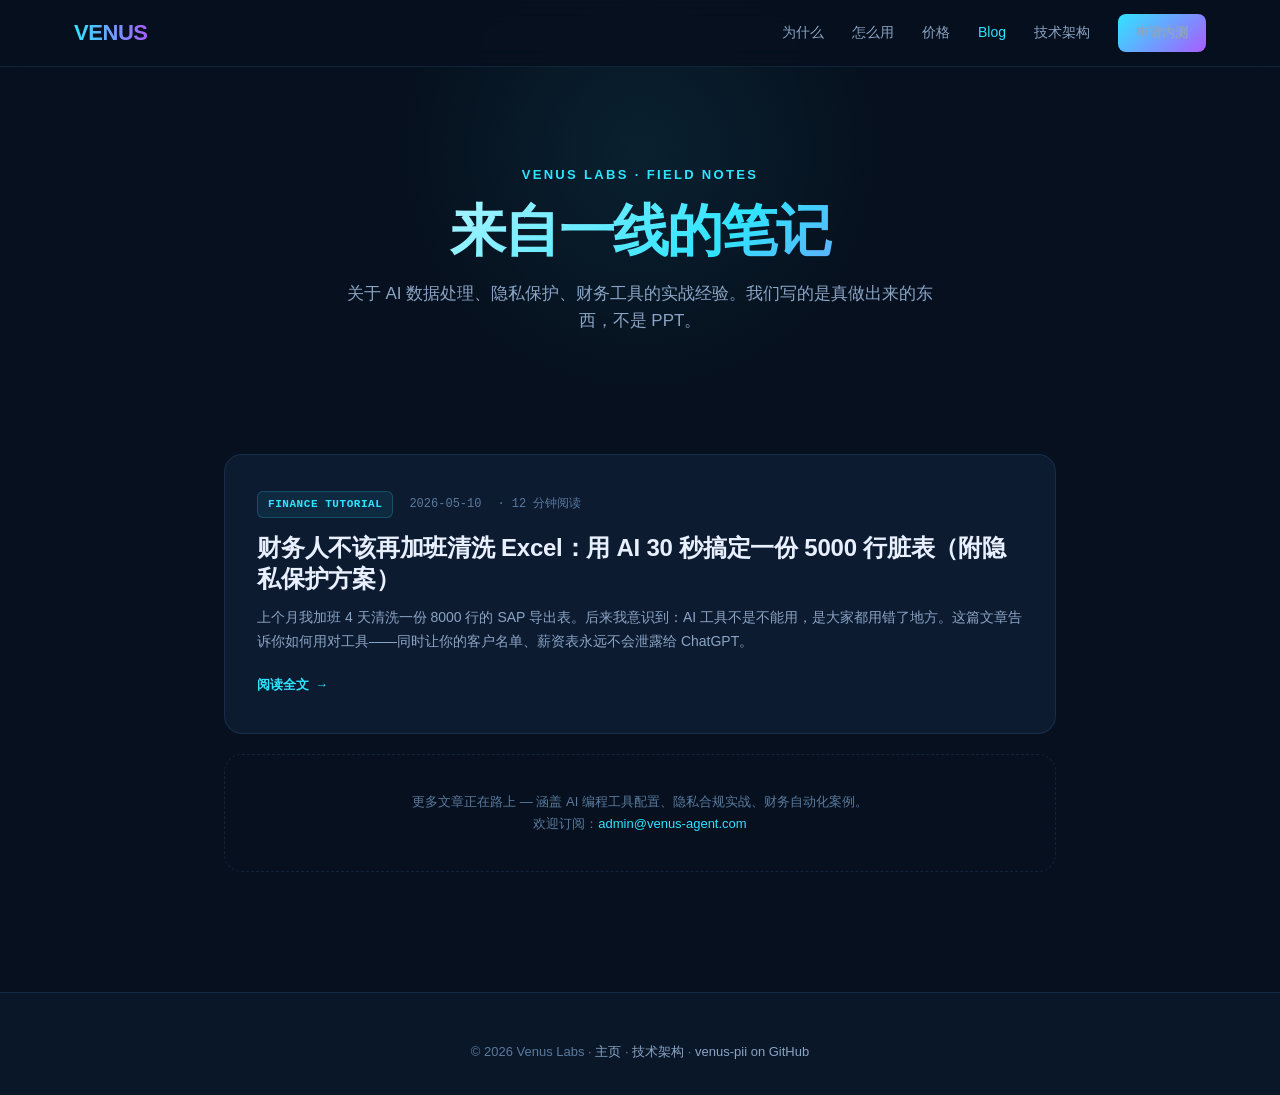
==== blog/index.html @ 7fe47328 "blog: launch with first article + add Blog to nav - /blog/ — listing page (Venus Labs Field Notes) -" ====
<!DOCTYPE html>
<html lang="zh-CN">
<head>
<meta charset="UTF-8">
<meta name="viewport" content="width=device-width, initial-scale=1.0">
<meta name="description" content="Venus Labs 博客 — AI 数据处理、隐私保护、财务工具实战。来自一线创始人的笔记。">
<title>Blog — Venus Labs</title>
<style>
*{margin:0;padding:0;box-sizing:border-box}
:root{--bg:#06101e;--bg2:#0a1729;--card:#0d1b30;--card2:#102240;--border:rgba(100,180,255,.12);--border2:rgba(100,180,255,.24);--c1:#2fe4ff;--c2:#a95cff;--c3:#ffb020;--c4:#15d08f;--red:#ff5a8c;--text:#e8f0ff;--muted:#8aa4c4;--dim:#5a7a9e}
html{scroll-behavior:smooth}
body{background:var(--bg);color:var(--text);font-family:'Segoe UI','PingFang SC','Microsoft YaHei',sans-serif;line-height:1.7;-webkit-font-smoothing:antialiased}
a{color:var(--c1);text-decoration:none}

nav{position:fixed;top:0;width:100%;z-index:100;background:rgba(6,16,30,.85);backdrop-filter:blur(12px);border-bottom:1px solid var(--border);padding:14px 0}
nav .inner{max-width:1180px;margin:0 auto;display:flex;align-items:center;justify-content:space-between;padding:0 24px}
nav .logo{font-size:22px;font-weight:900;background:linear-gradient(90deg,var(--c1),var(--c2));-webkit-background-clip:text;background-clip:text;color:transparent;letter-spacing:-.02em}
nav .links{display:flex;gap:28px;font-size:14px;color:var(--muted);align-items:center}
nav .links a{color:var(--muted);transition:.2s}
nav .links a:hover{color:var(--c1)}
nav .links a.active{color:var(--c1)}
nav .cta-btn{padding:8px 18px;border-radius:8px;background:linear-gradient(135deg,var(--c1),var(--c2));color:#06101e;font-weight:800;font-size:13px}
@media(max-width:780px){nav .links a:not(.cta-btn):not(.logo){display:none}}

.hero{padding:160px 24px 60px;text-align:center;max-width:880px;margin:0 auto;position:relative}
.hero::before{content:'';position:absolute;width:500px;height:500px;border-radius:50%;background:radial-gradient(circle,rgba(47,228,255,.08),transparent 70%);top:-100px;left:50%;transform:translateX(-50%);z-index:0}
.hero-inner{position:relative;z-index:1}
.kicker{display:inline-block;font-size:13px;font-weight:800;letter-spacing:.18em;text-transform:uppercase;color:var(--c1);margin-bottom:14px}
.hero h1{font-size:clamp(36px,5vw,56px);font-weight:900;letter-spacing:-.03em;line-height:1.1;background:linear-gradient(135deg,#fff,var(--c1) 60%,var(--c2));-webkit-background-clip:text;background-clip:text;color:transparent;margin-bottom:18px}
.hero p{font-size:17px;color:var(--muted);max-width:620px;margin:0 auto;line-height:1.6}

.list{max-width:880px;margin:0 auto;padding:60px 24px 120px}
.post{padding:36px 32px;border-radius:18px;background:var(--card);border:1px solid var(--border);margin-bottom:20px;transition:.3s;display:block}
.post:hover{transform:translateY(-3px);border-color:var(--border2);box-shadow:0 12px 40px rgba(0,0,0,.3)}
.post-meta{display:flex;gap:16px;align-items:center;font-size:12px;color:var(--dim);margin-bottom:14px;font-family:'JetBrains Mono','Consolas',monospace}
.post-tag{padding:3px 10px;border-radius:6px;background:rgba(47,228,255,.08);border:1px solid rgba(47,228,255,.2);color:var(--c1);font-size:11px;font-weight:700;letter-spacing:.05em}
.post h2{font-size:24px;font-weight:800;color:var(--text);margin-bottom:12px;line-height:1.3;letter-spacing:-.01em}
.post-excerpt{font-size:14px;color:var(--muted);line-height:1.7;margin-bottom:16px}
.post-read{font-size:13px;color:var(--c1);font-weight:700;display:inline-flex;align-items:center;gap:6px}
.post-read::after{content:'→';transition:.2s}
.post:hover .post-read::after{transform:translateX(4px)}

.empty-future{padding:36px;border-radius:18px;border:1px dashed var(--border);text-align:center;color:var(--dim);font-size:13px;line-height:1.7}

footer{border-top:1px solid var(--border);padding:48px 24px 32px;background:var(--bg2);text-align:center;color:var(--dim);font-size:13px}
footer a{color:var(--muted)}
</style>
</head>
<body>

<nav>
  <div class="inner">
    <a href="/" class="logo">VENUS</a>
    <div class="links">
      <a href="/#why">为什么</a>
      <a href="/#how">怎么用</a>
      <a href="/#pricing">价格</a>
      <a href="/blog/" class="active">Blog</a>
      <a href="/venus.html">技术架构</a>
      <a href="/#apply" class="cta-btn">申请内测</a>
    </div>
  </div>
</nav>

<div class="hero">
  <div class="hero-inner">
    <span class="kicker">Venus Labs · Field Notes</span>
    <h1>来自一线的笔记</h1>
    <p>关于 AI 数据处理、隐私保护、财务工具的实战经验。我们写的是真做出来的东西，不是 PPT。</p>
  </div>
</div>

<div class="list">
  <a href="/blog/finance-excel-ai-tutorial.html" class="post">
    <div class="post-meta">
      <span class="post-tag">FINANCE TUTORIAL</span>
      <span>2026-05-10</span>
      <span>· 12 分钟阅读</span>
    </div>
    <h2>财务人不该再加班清洗 Excel：用 AI 30 秒搞定一份 5000 行脏表（附隐私保护方案）</h2>
    <p class="post-excerpt">上个月我加班 4 天清洗一份 8000 行的 SAP 导出表。后来我意识到：AI 工具不是不能用，是大家都用错了地方。这篇文章告诉你如何用对工具——同时让你的客户名单、薪资表永远不会泄露给 ChatGPT。</p>
    <span class="post-read">阅读全文</span>
  </a>

  <div class="empty-future">
    更多文章正在路上 — 涵盖 AI 编程工具配置、隐私合规实战、财务自动化案例。<br>
    欢迎订阅：<a href="mailto:admin@venus-agent.com?subject=[Subscribe]">admin@venus-agent.com</a>
  </div>
</div>

<footer>
  © 2026 Venus Labs · <a href="/">主页</a> · <a href="/venus.html">技术架构</a> · <a href="https://github.com/weizhanf/venus-pii" target="_blank">venus-pii on GitHub</a>
</footer>

</body>
</html>
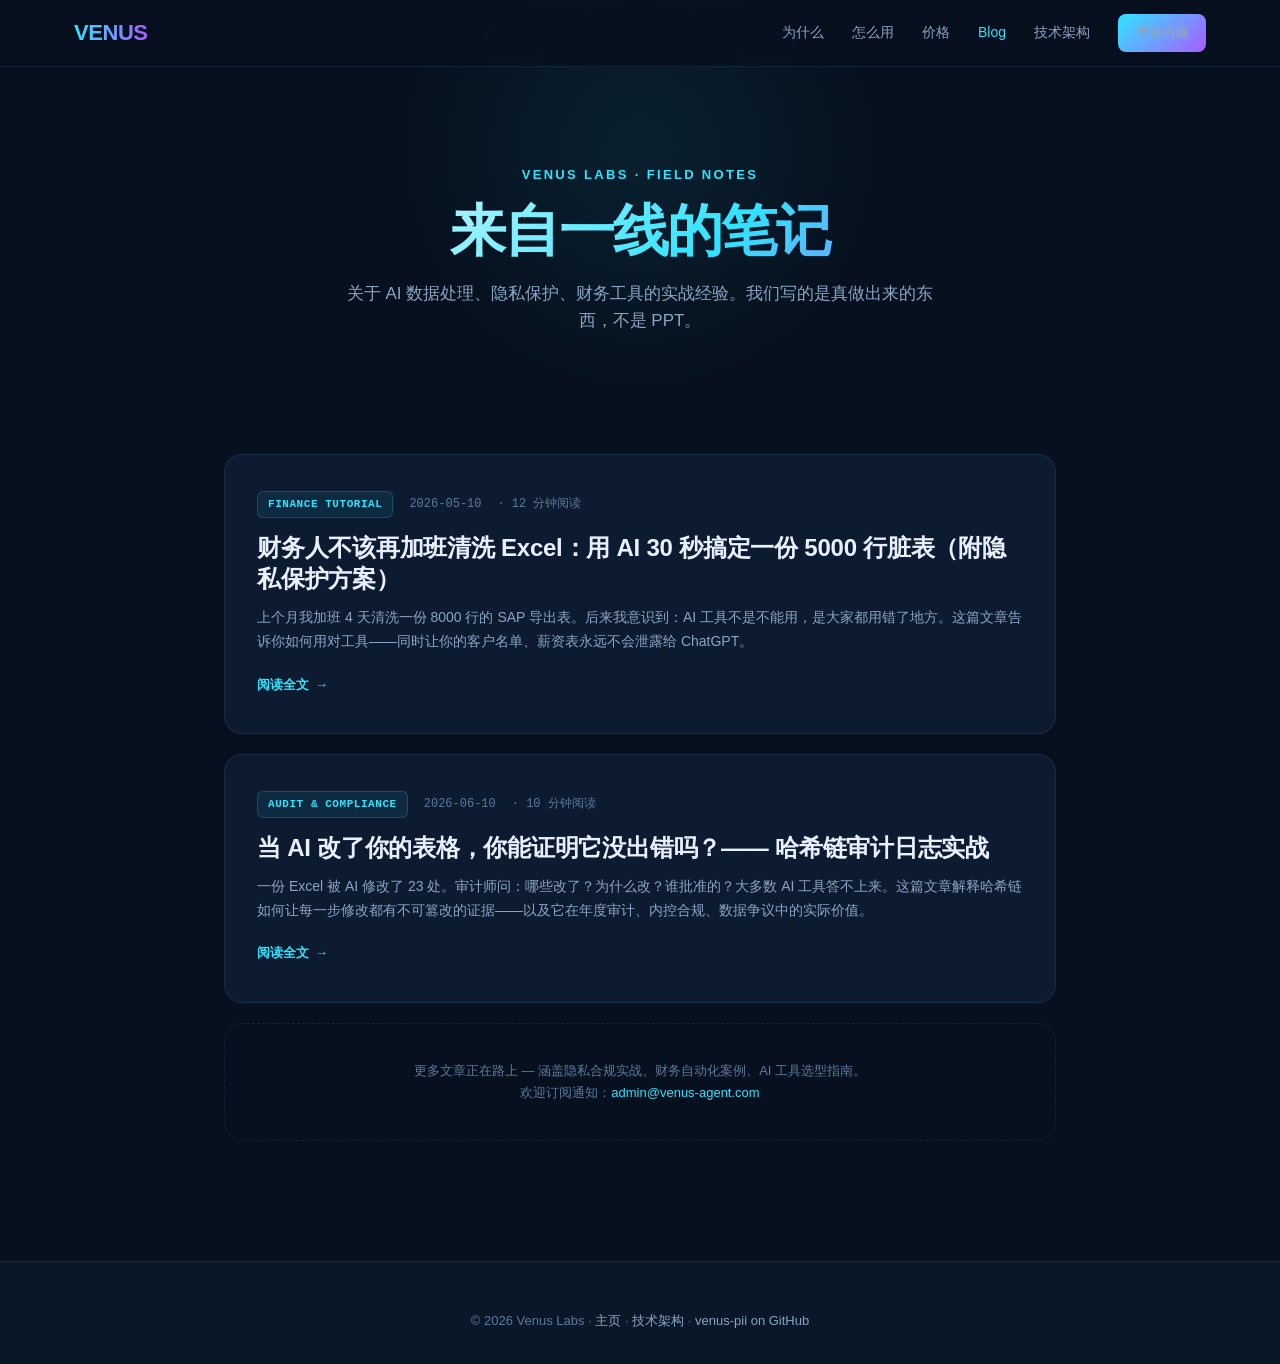
==== commit 2b81d160: "feat: comprehensive site improvements — SEO, nav, blog, dashboard 改造 1 — SEO 基础设施： - 新增 sitemap.xml（" ====
--- a/blog/index.html
+++ b/blog/index.html
@@ -4,7 +4,17 @@
 <meta charset="UTF-8">
 <meta name="viewport" content="width=device-width, initial-scale=1.0">
 <meta name="description" content="Venus Labs 博客 — AI 数据处理、隐私保护、财务工具实战。来自一线创始人的笔记。">
-<title>Blog — Venus Labs</title>
+<title>Blog — Venus Labs · AI 数据处理与隐私保护实战</title>
+<link rel="canonical" href="https://venus-agent.com/blog/">
+<meta property="og:type" content="website">
+<meta property="og:site_name" content="Venus">
+<meta property="og:title" content="Blog — Venus Labs · AI 数据处理与隐私保护实战">
+<meta property="og:description" content="来自一线的笔记：关于 AI 数据处理、隐私保护、财务工具的实战经验。真做出来的东西，不是 PPT。">
+<meta property="og:url" content="https://venus-agent.com/blog/">
+<meta property="og:locale" content="zh_CN">
+<meta name="twitter:card" content="summary_large_image">
+<meta name="twitter:title" content="Blog — Venus Labs · AI 数据处理与隐私保护实战">
+<meta name="twitter:description" content="关于 AI 数据处理、隐私保护、财务工具的实战经验。来自 Venus Labs 创始人的一线笔记。">
 <style>
 *{margin:0;padding:0;box-sizing:border-box}
 :root{--bg:#06101e;--bg2:#0a1729;--card:#0d1b30;--card2:#102240;--border:rgba(100,180,255,.12);--border2:rgba(100,180,255,.24);--c1:#2fe4ff;--c2:#a95cff;--c3:#ffb020;--c4:#15d08f;--red:#ff5a8c;--text:#e8f0ff;--muted:#8aa4c4;--dim:#5a7a9e}
@@ -20,7 +30,16 @@
 nav .links a:hover{color:var(--c1)}
 nav .links a.active{color:var(--c1)}
 nav .cta-btn{padding:8px 18px;border-radius:8px;background:linear-gradient(135deg,var(--c1),var(--c2));color:#06101e;font-weight:800;font-size:13px}
-@media(max-width:780px){nav .links a:not(.cta-btn):not(.logo){display:none}}
+.nav-toggle{display:none;flex-direction:column;gap:5px;background:none;border:none;cursor:pointer;padding:6px}
+.nav-toggle span{display:block;width:22px;height:2px;background:var(--text);border-radius:2px;transition:.2s}
+@media(max-width:780px){
+  .nav-toggle{display:flex}
+  nav .inner{flex-wrap:wrap;position:relative}
+  nav .links{display:none;width:100%;flex-direction:column;gap:0;padding:12px 0 16px}
+  nav .links.open{display:flex}
+  nav .links a{padding:10px 4px;display:block;border-bottom:1px solid var(--border)}
+  nav .links a.cta-btn{margin-top:12px;display:inline-block;align-self:flex-start;padding:10px 20px}
+}
 
 .hero{padding:160px 24px 60px;text-align:center;max-width:880px;margin:0 auto;position:relative}
 .hero::before{content:'';position:absolute;width:500px;height:500px;border-radius:50%;background:radial-gradient(circle,rgba(47,228,255,.08),transparent 70%);top:-100px;left:50%;transform:translateX(-50%);z-index:0}
@@ -51,6 +70,7 @@
 <nav>
   <div class="inner">
     <a href="/" class="logo">VENUS</a>
+    <button class="nav-toggle" onclick="this.closest('nav').querySelector('.links').classList.toggle('open')" aria-label="展开菜单"><span></span><span></span><span></span></button>
     <div class="links">
       <a href="/#why">为什么</a>
       <a href="/#how">怎么用</a>
@@ -82,14 +102,25 @@
     <span class="post-read">阅读全文</span>
   </a>
 
+  <a href="/blog/why-audit-trail-matters.html" class="post">
+    <div class="post-meta">
+      <span class="post-tag">AUDIT &amp; COMPLIANCE</span>
+      <span>2026-06-10</span>
+      <span>· 10 分钟阅读</span>
+    </div>
+    <h2>当 AI 改了你的表格，你能证明它没出错吗？—— 哈希链审计日志实战</h2>
+    <p class="post-excerpt">一份 Excel 被 AI 修改了 23 处。审计师问：哪些改了？为什么改？谁批准的？大多数 AI 工具答不上来。这篇文章解释哈希链如何让每一步修改都有不可篡改的证据——以及它在年度审计、内控合规、数据争议中的实际价值。</p>
+    <span class="post-read">阅读全文</span>
+  </a>
+
   <div class="empty-future">
-    更多文章正在路上 — 涵盖 AI 编程工具配置、隐私合规实战、财务自动化案例。<br>
-    欢迎订阅：<a href="mailto:admin@venus-agent.com?subject=[Subscribe]">admin@venus-agent.com</a>
+    更多文章正在路上 — 涵盖隐私合规实战、财务自动化案例、AI 工具选型指南。<br>
+    欢迎订阅通知：<a href="mailto:admin@venus-agent.com?subject=[Subscribe]">admin@venus-agent.com</a>
   </div>
 </div>
 
 <footer>
-  © 2026 Venus Labs · <a href="/">主页</a> · <a href="/venus.html">技术架构</a> · <a href="https://github.com/weizhanf/venus-pii" target="_blank">venus-pii on GitHub</a>
+  © 2026 Venus Labs · <a href="/">主页</a> · <a href="/venus.html">技术架构</a> · <a href="https://github.com/weizhanf/venus-pii" target="_blank" rel="noopener noreferrer">venus-pii on GitHub</a>
 </footer>
 
 </body>
